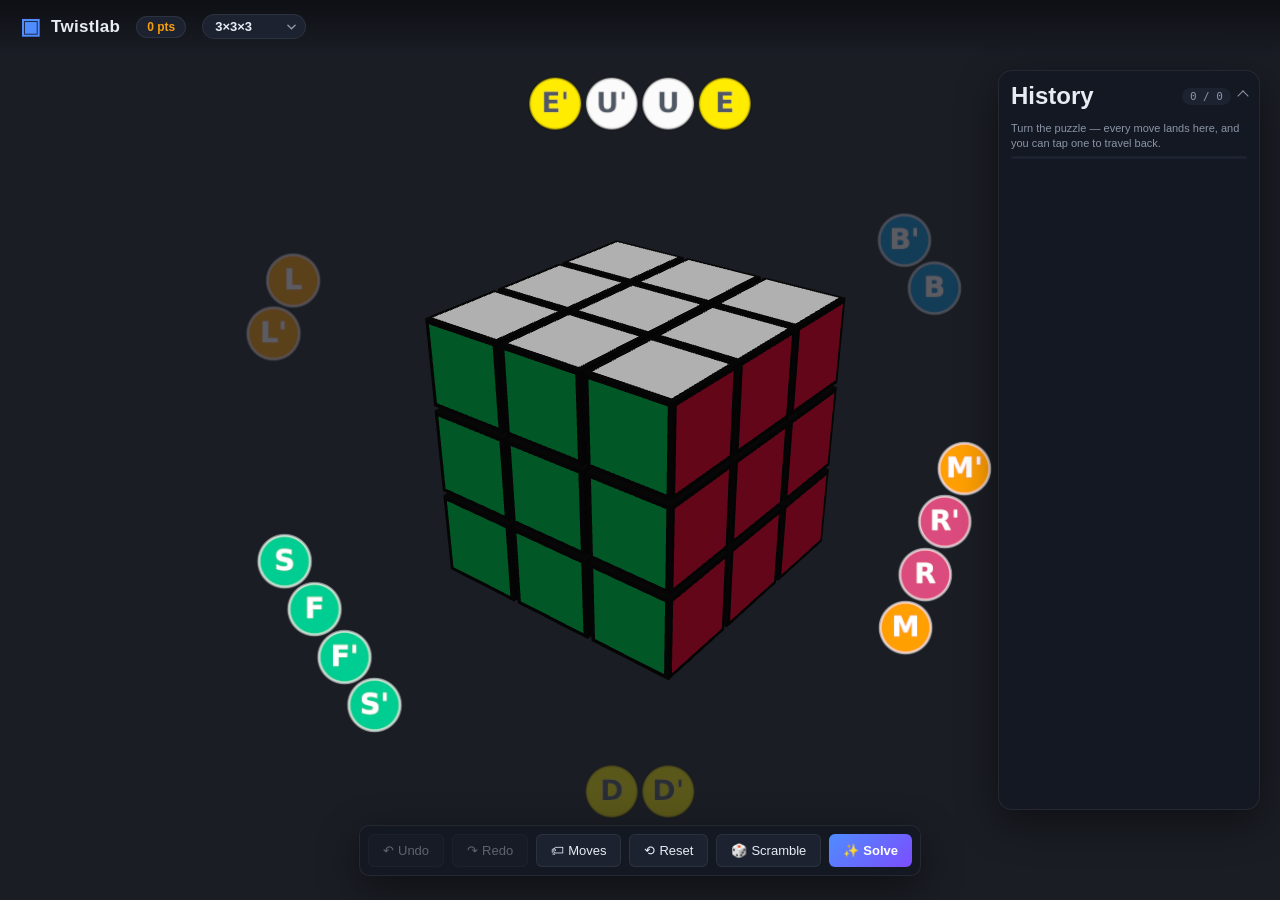
==== index.html @ d4cb61f2 "Publicar 91fa6bf (main)" ====
<!DOCTYPE html>
<html lang="en">
<head>
    <meta charset="UTF-8" />
    <meta name="viewport" content="width=device-width, initial-scale=1.0, user-scalable=no" />
    <title>Twistlab — Rubik's Cube and 7 more twisty puzzles, in your browser</title>
    <meta name="description" content="Twist a 3×3×3, a 4×4×4, a Pyraminx, a Megaminx and more in 3D. Step-by-step guides, and a solver that walks the 3×3×3 home move by move." />
    <link rel="stylesheet" href="styles.css?v=daeb825d" />
    <link rel="icon" href="favicon.svg" type="image/svg+xml" />

    <!-- Tarjeta al compartir el enlace. `og:url` y `og:image` tienen que ser
         absolutas: los rastreadores no resuelven rutas relativas. Cambia el
         dominio si lo publicas en otro sitio. -->
    <meta property="og:type" content="website" />
    <meta property="og:title" content="Twistlab — Rubik's Cube and 7 more twisty puzzles" />
    <meta property="og:description" content="Eight twisty puzzles in 3D, with solving guides and a 3×3×3 solver. No install, runs in the browser." />
    <meta property="og:url" content="https://cristiancerda82.github.io/twistlab/" />
    <meta property="og:image" content="https://cristiancerda82.github.io/twistlab/og-image.png" />
    <meta name="twitter:card" content="summary_large_image" />

    <!-- SDK de YouTube Playables. TIENE que cargarse antes que el código del
         juego: lo exige su documentación, y el bundle va al final del body,
         así que el orden sale solo.

         Va entre marcas porque `npm run build` LO QUITA: es una petición
         externa y bloqueante a youtube.com, y el sitio público no tiene por
         qué esperar a otro servidor para arrancar — es justo lo que quitamos
         al traernos Three.js al repositorio. Solo `npm run build:playables`
         lo conserva. -->
</head>
<body>
    <!-- Canvas 3D a pantalla completa -->
    <canvas id="cube-canvas" aria-label="3D puzzle"></canvas>

    <!-- Cabecera: título + selector de puzzle -->
    <header class="topbar">
        <div class="brand">
            <span class="logo">▣</span>
            <span class="title">Twistlab</span>
            <!-- Puntos por puzzles resueltos a mano. Estaba solo en un mensaje
                 que duraba dos segundos: nadie se enteraba de que existían. -->
            <span class="score" id="score" title="Points you earned yourself, turn by turn">0 pts</span>
            <!-- El selector de puzzle, al lado de los puntos. Fue una botonera
                 de ocho, y en el movil se llevaba una fila entera de la
                 cabecera: treinta pixeles de alto que ahora son del puzzle.
                 Una lista desplegable dice lo mismo en el sitio de un boton. -->
            <select id="puzzle-select" class="puzzle-select" data-always-on="true"
                    aria-label="Puzzle type" title="Choose the puzzle">
                <option value="cuboid221">2×2×1</option>
                <option value="cube2">2×2×2</option>
                <option value="cuboid331">3×3×1</option>
                <option value="cube3">3×3×3</option>
                <option value="cube4">4×4×4</option>
                <option value="cube5">5×5×5</option>
                <option value="pyraminx">Pyraminx</option>
                <option value="megaminx">Megaminx</option>
            </select>
            <!-- El cronometro mientras se resuelve, y las marcas del puzzle
                 cuando no: mejor tiempo y media de 5, como en cualquier
                 cronometro de cubos. -->
            <span class="stats" id="stats" hidden></span>
        </div>
    </header>




    <!-- Acciones globales (esquina inferior centro) -->
    <div class="actions" role="toolbar" aria-label="Actions">
        <button id="btn-undo"     class="action-btn" title="Undo (Ctrl+Z)"><span class="ico" aria-hidden="true">↶</span><span class="lbl">Undo</span></button>
        <button id="btn-redo"     class="action-btn" title="Redo (Ctrl+Y)"><span class="ico" aria-hidden="true">↷</span><span class="lbl">Redo</span></button>
        <button id="btn-labels"   class="action-btn" title="Show or hide the floating move buttons" aria-pressed="true"><span class="ico" aria-hidden="true">🏷</span><span class="lbl">Moves</span></button>
        <button id="btn-reset"    class="action-btn" title="Back to a solved puzzle"><span class="ico" aria-hidden="true">⟲</span><span class="lbl">Reset</span></button>
        <button id="btn-shuffle"  class="action-btn" title="Scramble the puzzle"><span class="ico" aria-hidden="true">🎲</span><span class="lbl">Scramble</span></button>
        <button id="btn-solve"    class="action-btn primary" title="Solve the puzzle"><span class="ico" aria-hidden="true">✨</span><span class="lbl">Solve</span></button>
    </div>

    <!-- Historial. En escritorio es un panel a la derecha; en el móvil, una
         tira que se desliza por encima de la barra de acciones. El mismo
         marcado para los dos: lo que cambia es el CSS. -->
    <aside class="history-panel" id="history-panel" aria-label="Move history">
        <button class="history-header" id="history-toggle" data-always-on="true"
                aria-expanded="true" aria-controls="history-body"
                title="Show / hide the move history">
            <h2 class="panel-title">History</h2>
            <span id="history-count" class="history-count">0 / 0</span>
            <span class="history-chevron" aria-hidden="true"></span>
        </button>
        <div class="history-body" id="history-body">
            <div class="history-progress" aria-hidden="true">
                <div class="history-progress-fill" id="history-progress"></div>
            </div>
            <div id="history-list" class="history-list" role="list"></div>
            <p class="history-empty" id="history-empty">
                Turn the puzzle — every move lands here, and you can tap one to travel back.
            </p>
        </div>
    </aside>

    <!-- Mensaje flotante (estado / errores) -->
    <div id="status" class="status" role="status" aria-live="polite"></div>

    <!-- Confirmación. Propia y no `window.confirm`: ese bloquea el hilo de la
         página, y dentro de YouTube Playables o Playgama el juego vive en un
         iframe donde un diálogo del navegador queda feo o directamente no
         sale. Arranca oculto y solo se enseña cuando hay algo que confirmar. -->
    <div id="confirm" class="confirm" hidden>
        <div class="confirm-box" role="alertdialog" aria-modal="true"
             aria-labelledby="confirm-text">
            <p class="confirm-text" id="confirm-text"></p>
            <div class="confirm-actions">
                <button id="confirm-no"  class="action-btn" data-always-on="true">Cancel</button>
                <button id="confirm-yes" class="action-btn primary" data-always-on="true">Reset</button>
            </div>
        </div>
    </div>

    <!-- Punto de entrada como módulo ES6 -->
    <script type="module" src="app.R4BGEMHS.js"></script>
</body>
</html>
---- styles.css ----
/* =============================================================
   Twistlab — Estilos globales (Fase 2 · motor multipuzzle)
   Tema oscuro moderno, paneles translúcidos, controles compactos.
   ============================================================= */

:root {
    --bg-0: #0f1115;
    --bg-1: #161922;
    --bg-2: #1d2230;
    --panel: rgba(20, 24, 34, 0.78);
    --panel-border: rgba(255, 255, 255, 0.07);
    --text: #e8ecf3;
    --text-dim: #8b95a8;
    --accent: #4f8cff;
    --accent-hover: #6aa1ff;
    --success: #34d399;
    --warning: #f59e0b;
    --danger: #ef4444;

    --cube-U: #f5f5f5;
    --cube-D: #ffd500;
    --cube-F: #009b48;
    --cube-B: #0046ad;
    --cube-R: #b71234;
    --cube-L: #ff5800;

    --radius-sm: 6px;
    --radius-md: 10px;
    --radius-lg: 14px;

    --shadow-md: 0 6px 24px rgba(0, 0, 0, 0.35);
    --shadow-lg: 0 12px 40px rgba(0, 0, 0, 0.45);
}

* { box-sizing: border-box; }

html, body {
    margin: 0;
    padding: 0;
    height: 100%;
    width: 100%;
    overflow: hidden;
    font-family: -apple-system, BlinkMacSystemFont, "Segoe UI", Roboto,
                 "Helvetica Neue", Arial, sans-serif;
    color: var(--text);
    background: radial-gradient(ellipse at top, #1c2231 0%, #0b0d12 70%);
    user-select: none;
    -webkit-tap-highlight-color: transparent;
}

body {
    position: relative;
}

/* Canvas 3D: capa base */
#cube-canvas {
    position: fixed;
    inset: 0;
    width: 100%;
    height: 100%;
    display: block;
    z-index: 0;
    cursor: grab;
}
#cube-canvas:active { cursor: grabbing; }

/* =============================================================
   Topbar (título + selector de dimensión)
   ============================================================= */
.topbar {
    position: fixed;
    top: 0; left: 0; right: 0;
    z-index: 10;
    display: flex;
    align-items: center;
    justify-content: space-between;
    padding: 14px 20px;
    background: linear-gradient(to bottom, rgba(11, 13, 18, 0.85), transparent);
    pointer-events: none;
}
.topbar > * { pointer-events: auto; }

.brand {
    display: flex;
    align-items: center;
    gap: 10px;
    font-weight: 600;
}
.brand .logo {
    color: var(--accent);
    font-size: 22px;
    line-height: 1;
}
.brand .title { font-size: 17px; letter-spacing: 0.3px; }
.score {
    font-size: 12px;
    font-weight: 600;
    color: var(--warning);
    background: var(--bg-2);
    border: 1px solid var(--panel-border);
    border-radius: 999px;
    padding: 3px 10px;
    margin-left: 6px;
    font-variant-numeric: tabular-nums;
}

/* El cronómetro y las marcas, al lado de los puntos. Cifras tabulares para que
   no bailen: un reloj que cambia de ancho diez veces por segundo se lee fatal. */
.stats {
    font-size: 11px;
    font-weight: 600;
    color: var(--text-dim);
    background: var(--bg-2);
    border: 1px solid var(--panel-border);
    border-radius: 999px;
    padding: 3px 9px;
    margin-left: 5px;
    font-variant-numeric: tabular-nums;
    white-space: nowrap;
}
.stats.running { color: var(--text); border-color: var(--accent); }

/* El aviso de los puntos que acaba de sumar un movimiento. Dura lo que dura la
   animación y se va: es una palmadita, no información que haya que leer. */
.score.gained {
    animation: score-pop 420ms ease-out;
}
@keyframes score-pop {
    0%   { transform: scale(1);    box-shadow: 0 0 0 0 rgba(240, 180, 41, 0.55); }
    35%  { transform: scale(1.14); box-shadow: 0 0 0 6px rgba(240, 180, 41, 0); }
    100% { transform: scale(1);    box-shadow: 0 0 0 0 rgba(240, 180, 41, 0); }
}

/* Un botón que enciende y apaga algo dice en qué estado está, no qué hará.
   `aria-pressed` es lo que ya lo cuenta al lector de pantalla, así que el
   color sale de ahí mismo: no hay dos verdades que mantener a la vez. */
.action-btn[aria-pressed="false"] {
    opacity: 0.55;
    text-decoration: line-through;
    text-decoration-thickness: 1px;
}

.brand .version {
    font-size: 11px;
    color: var(--text-dim);
    background: var(--bg-2);
    border: 1px solid var(--panel-border);
    border-radius: 999px;
    padding: 2px 8px;
    margin-left: 4px;
}

/* El selector de puzzle: una lista desplegable al lado de los puntos.

   La flecha va pintada de fondo con un SVG en línea —nada de una imagen que
   pedir al servidor— porque quitarle a un `select` su apariencia nativa
   (`appearance: none`) le quita también la flecha, y sin ella no parece
   desplegable. `padding-right` le deja el sitio. */
.puzzle-select {
    appearance: none;
    -webkit-appearance: none;
    background-color: var(--bg-2);
    background-image: url("data:image/svg+xml;charset=utf8,%3Csvg xmlns='http://www.w3.org/2000/svg' viewBox='0 0 10 6'%3E%3Cpath d='M1 1l4 4 4-4' fill='none' stroke='%238b95a8' stroke-width='1.6' stroke-linecap='round'/%3E%3C/svg%3E");
    background-repeat: no-repeat;
    background-position: right 9px center;
    background-size: 9px 6px;
    border: 1px solid var(--panel-border);
    border-radius: 999px;
    color: var(--text);
    font: inherit;
    font-size: 13px;
    font-weight: 600;
    padding: 4px 26px 4px 12px;
    margin-left: 6px;
    cursor: pointer;
    max-width: 42vw;
    text-overflow: ellipsis;
}
.puzzle-select:hover { border-color: rgba(255, 255, 255, 0.18); }
.puzzle-select:focus-visible { outline: 2px solid var(--accent); outline-offset: 1px; }
/* La lista desplegada la pinta el sistema, y ahí el fondo NO se hereda: sin
   esto, en Windows salen opciones blancas sobre blanco. */
.puzzle-select option { background: var(--bg-1); color: var(--text); }

/* =============================================================
   Acciones globales (barra inferior central)
   ============================================================= */
.actions {
    position: fixed;
    bottom: 24px;
    left: 50%;
    transform: translateX(-50%);
    z-index: 10;
    display: flex;
    gap: 8px;
    background: var(--panel);
    border: 1px solid var(--panel-border);
    border-radius: var(--radius-md);
    padding: 8px;
    backdrop-filter: blur(10px);
    -webkit-backdrop-filter: blur(10px);
    box-shadow: var(--shadow-lg);
}

.action-btn {
    background: var(--bg-2);
    border: 1px solid var(--panel-border);
    color: var(--text);
    border-radius: var(--radius-sm);
    padding: 8px 14px;
    cursor: pointer;
    font-size: 13px;
    font-weight: 500;
    transition: all 0.12s ease;
    white-space: nowrap;
}
.action-btn:hover:not(:disabled) {
    background: #2a3142;
    border-color: rgba(255, 255, 255, 0.15);
    transform: translateY(-1px);
}
.action-btn .ico { margin-right: 4px; }

.action-btn:disabled {
    opacity: 0.35;
    cursor: not-allowed;
}
.action-btn.primary {
    background: linear-gradient(135deg, var(--accent), #7c4dff);
    color: #fff;
    border: none;
    font-weight: 600;
}
.action-btn.primary:hover:not(:disabled) {
    filter: brightness(1.1);
}

/* =============================================================
   Panel de historial (esquina derecha)
   ============================================================= */
.history-panel {
    position: fixed;
    top: 70px;
    right: 20px;
    bottom: 90px;
    width: 262px;
    z-index: 10;
    background: var(--panel);
    border: 1px solid var(--panel-border);
    border-radius: var(--radius-lg);
    backdrop-filter: blur(10px);
    -webkit-backdrop-filter: blur(10px);
    box-shadow: var(--shadow-lg);
    display: flex;
    flex-direction: column;
    overflow: hidden;
}

/* La cabecera es el botón que pliega el panel: toda ella, no un icono
   diminuto al que hay que apuntar. */
.history-header {
    display: flex;
    align-items: center;
    gap: 8px;
    width: 100%;
    padding: 11px 12px;
    background: transparent;
    border: 0;
    color: inherit;
    font: inherit;
    text-align: left;
    cursor: pointer;
}
.history-header:hover { background: rgba(255, 255, 255, 0.04); }
.history-header .panel-title { flex: 1; margin: 0; }

.history-count {
    font-size: 11px;
    font-family: "SF Mono", Menlo, Consolas, monospace;
    color: var(--text-dim);
    background: var(--bg-2);
    padding: 2px 8px;
    border-radius: 999px;
    white-space: nowrap;
}

.history-chevron {
    width: 8px;
    height: 8px;
    border-right: 1.5px solid var(--text-dim);
    border-bottom: 1.5px solid var(--text-dim);
    transform: rotate(-135deg);      /* apunta arriba: se puede plegar */
    transition: transform 0.18s ease;
}
.history-header[aria-expanded="false"] .history-chevron { transform: rotate(45deg); }

.history-body {
    display: flex;
    flex-direction: column;
    min-height: 0;                   /* sin esto la lista no encoge y desborda */
    flex: 1;
    padding: 0 12px 12px;
}
.history-header[aria-expanded="false"] + .history-body { display: none; }

/* Plegado, el panel se queda en su cabecera. En escritorio está anclado
   arriba y abajo, así que hay que soltarle el anclaje de abajo o deja un
   hueco vacío del alto de la pantalla. */
.history-panel[data-collapsed="true"] { bottom: auto; }

/* Cuánto se ha recorrido de lo que hay guardado. Con una solución de
   doscientos y pico movimientos, el contador solo no dice nada: esta barra sí
   enseña de un vistazo por dónde va. */
.history-progress {
    height: 3px;
    border-radius: 2px;
    background: var(--bg-2);
    overflow: hidden;
    margin-bottom: 10px;
}
.history-progress-fill {
    height: 100%;
    width: 0;
    border-radius: 2px;
    background: linear-gradient(90deg, var(--accent), var(--success, #43d19e));
    transition: width 0.18s ease;
}

.history-list {
    flex: 1;
    min-height: 0;
    overflow-y: auto;
    display: flex;
    flex-wrap: wrap;
    gap: 4px;
    align-content: flex-start;
    /* Aire arriba y a la derecha para el número de etapa, que sobresale de su
       ficha: con la lista recortando, se quedaba a medias. */
    padding: 6px 6px 0 0;
    scrollbar-width: thin;
    scrollbar-color: var(--bg-2) transparent;
}
.history-list::-webkit-scrollbar { width: 6px; }
.history-list::-webkit-scrollbar-thumb {
    background: var(--bg-2);
    border-radius: 3px;
}

.history-empty {
    /* Arriba del todo, no debajo de la lista: la lista se estira para ocupar
       el panel, así que el mensaje acababa pegado al borde inferior, a medio
       metro de donde mira quien acaba de abrir la app. Va con `order` y no
       moviéndolo en el HTML para no perder el selector de hermanos que lo
       esconde en cuanto hay movimientos. */
    order: -1;
    font-size: 11px;
    line-height: 1.4;
    color: var(--text-dim);
    margin: 0 0 4px;
}
.history-list:not(:empty) + .history-empty { display: none; }

.history-item {
    font-family: "SF Mono", "Cascadia Code", Menlo, Consolas, monospace;
    font-size: 12px;
    font-weight: 600;
    min-width: 34px;
    padding: 4px 8px;
    border: 1px solid transparent;
    background: var(--bg-2);
    color: var(--text);
    border-radius: 6px;
    cursor: pointer;
    transition: background 0.1s ease, color 0.1s ease, border-color 0.1s ease;
}
/* El primer movimiento de cada etapa de la solución.

   Lleva su número en una esquina y un filo a la izquierda, que es lo que hace
   que se vea la estructura de un vistazo: en una tira de trescientos
   movimientos iguales, los cortes son la única forma de saber por dónde va el
   método sin ponerse a contar. El número va en un pseudo-elemento y sale de
   `data-stage`, así que el rótulo y el dato son el mismo sitio. */
.history-item.stage-start {
    position: relative;
    border-left: 3px solid var(--accent);
    padding-left: 7px;
}
.history-item.stage-start::after {
    content: attr(data-stage);
    position: absolute;
    top: -5px;
    right: -4px;
    min-width: 13px;
    height: 13px;
    padding: 0 2px;
    border-radius: 999px;
    background: var(--accent);
    color: #fff;
    font-size: 9px;
    line-height: 13px;
    text-align: center;
    font-family: inherit;
}
/* Los que aún no se han pasado, con el filo apagado: el historial ya distingue
   hecho de pendiente, y la etapa no debe deshacer esa distinción. */
.history-item.stage-start.undone { border-left-color: var(--panel-border); }
.history-item.stage-start.undone::after { background: var(--text-dim); }

.history-item:hover {
    background: #2a3142;
    border-color: rgba(255, 255, 255, 0.18);
}

/* Tres estados, y cada uno se lee sin tener que aprenderse un código:
   lo ya hecho va sólido, lo que espera va apagado, y el punto donde estás
   lleva el color de acento. */
.history-item.done   { background: rgba(79, 140, 255, 0.14); color: var(--text); }
.history-item.undone { background: transparent; color: var(--text-dim); opacity: 0.55; }
.history-item.current {
    background: var(--accent);
    color: #fff;
    border-color: var(--accent);
}
.history-item.last-applied {
    box-shadow: 0 0 0 2px rgba(79, 140, 255, 0.35);
}

/* El que TOCA, mientras se sigue una solución. Es el único de la tira que no
   está ni hecho ni pendiente sin más: es el que hay que girar ahora, y por eso
   se sale del código de tres estados con un color propio. */
.history-item.next {
    background: rgba(245, 158, 11, 0.16);
    border-color: var(--warning);
    color: var(--text);
    opacity: 1;
    animation: next-move 1.4s ease-in-out infinite;
}
@keyframes next-move {
    0%, 100% { box-shadow: 0 0 0 0 rgba(245, 158, 11, 0.5); }
    50%      { box-shadow: 0 0 0 5px rgba(245, 158, 11, 0); }
}
@media (prefers-reduced-motion: reduce) {
    .history-item.next { animation: none; box-shadow: 0 0 0 2px rgba(245, 158, 11, 0.6); }
}

/* =============================================================
   Mensaje flotante (status)
   ============================================================= */
.status {
    position: fixed;
    top: 70px;
    left: 50%;
    transform: translateX(-50%) translateY(-10px);
    z-index: 20;
    background: var(--bg-2);
    border: 1px solid var(--panel-border);
    color: var(--text);
    padding: 10px 16px;
    border-radius: var(--radius-md);
    font-size: 13px;
    box-shadow: var(--shadow-md);
    opacity: 0;
    pointer-events: none;
    transition: opacity 0.25s ease, transform 0.25s ease;
}
.status.visible {
    opacity: 1;
    transform: translateX(-50%) translateY(0);
}

/* Mientras se está buscando una solución. El borde late despacio: es la única
   señal de que algo corre cuando el puzzle lleva medio minuto quieto y el
   texto no cambia. Con `prefers-reduced-motion` se queda encendido y quieto,
   que dice lo mismo sin moverse. */
.status.working {
    border-color: var(--accent);
    animation: status-pulse 1.6s ease-in-out infinite;
}
@keyframes status-pulse {
    0%, 100% { box-shadow: var(--shadow-md), 0 0 0 0 rgba(124, 77, 255, 0.45); }
    50%      { box-shadow: var(--shadow-md), 0 0 0 7px rgba(124, 77, 255, 0); }
}
@media (prefers-reduced-motion: reduce) {
    .status.working { animation: none; }
}

/* =============================================================
   Confirmación

   Tapa la pantalla entera a propósito: lo que pregunta es destructivo y no
   debe poder contestarse sin querer con un toque en el cubo de detrás.
   ============================================================= */
.confirm {
    position: fixed;
    inset: 0;
    z-index: 40;
    display: flex;
    align-items: center;
    justify-content: center;
    padding: 20px;
    background: rgba(8, 10, 14, 0.62);
    backdrop-filter: blur(2px);
    -webkit-backdrop-filter: blur(2px);
}
.confirm[hidden] { display: none; }

.confirm-box {
    max-width: 340px;
    background: var(--bg-1);
    border: 1px solid var(--panel-border);
    border-radius: var(--radius-lg);
    box-shadow: var(--shadow-lg);
    padding: 18px;
}
.confirm-text {
    margin: 0 0 14px;
    font-size: 13px;
    line-height: 1.5;
    color: var(--text);
}
.confirm-actions {
    display: flex;
    gap: 8px;
    justify-content: flex-end;
}

/* =============================================================
   Responsive (móvil)

   En un teléfono el panel de la derecha se comía la pantalla y el cubo
   quedaba detrás: no se veía lo único que importa. Aquí el historial deja de
   flotar por el lado y se convierte en una TIRA sobre la barra de acciones —
   una sola fila que se desliza en horizontal—, así que se puede ir paso a
   paso mirando el puzzle, que es para lo que sirve.

   Y se puede plegar: la cabecera entera es el botón. Plegado deja el cubo
   entero a la vista y sigue enseñando el contador.

   La condición NO es solo el ancho. Un móvil en horizontal mide 812 px de
   ancho y 375 de alto: por ancho entraba en el diseño de escritorio, y ahí el
   panel quedaba en una tira de 28 px. De ahí el `max-height`.
   ============================================================= */
@media (max-width: 768px), (max-height: 500px) {
    :root {
        --bar-actions: 46px;    /* alto de la barra de acciones */
    }

    .brand .title { font-size: 14px; }

    /* Una sola fila. El selector era una botonera de ocho y se llevaba una
       fila entera para él solo; en desplegable cabe al lado de los puntos, y
       la cabecera vuelve a medir lo que mide su texto. */
    .topbar {
        flex-wrap: nowrap;
        gap: 6px;
        padding: 10px 12px;
    }
    .brand { flex: 1 1 auto; min-width: 0; flex-wrap: wrap; }
    .puzzle-select { font-size: 12px; padding: 4px 24px 4px 10px; }

    /* Seis botones no caben de ancho en un movil, y como la barra va centrada
       con translateX(-50%) lo que sobra se corta por LOS DOS LADOS: se pierde
       Undo por la izquierda y Solve por la derecha, que son justo los que se
       buscan. Se limita al ancho de la pantalla y se desliza en horizontal,
       igual que el selector de puzzles.

       El `env(safe-area-inset-bottom)` es para los moviles con barra de gestos:
       sin el, la fila se queda debajo de la raya del sistema y el ultimo boton
       no se deja pulsar. */
    /* La barra ocupa el ancho de la pantalla y los botones se lo reparten a
       partes iguales. Centrada y del ancho de su contenido dejaba margenes
       desiguales y obligaba a deslizar para llegar a Solve; asi cada boton cae
       siempre en el mismo sitio, que es lo que el pulgar aprende.

       El `env(safe-area-inset-bottom)` es para los moviles con barra de gestos:
       sin el, la fila se queda debajo de la raya del sistema y el ultimo boton
       no se deja pulsar. */
    .actions {
        left: 6px;
        right: 6px;
        transform: none;
        max-width: none;
        bottom: calc(8px + env(safe-area-inset-bottom, 0px));
        gap: 4px;
        padding: 5px;
    }

    /* `min-width: 0` no es adorno: sin el, un boton nunca encoge por debajo de
       su texto y el reparto se rompe justo en el mas largo (Scramble). */
    .action-btn {
        flex: 1 1 0;
        min-width: 0;
        padding: 8px 4px;
        font-size: 11px;
        white-space: nowrap;
        justify-content: center;
    }

    /* En el movil el panel es una tira sobre la barra de acciones: sin anclaje
       arriba, para que crezca hacia arriba solo lo que necesite. Se le pone
       tope de alto porque sin el, en un movil apaisado, una sesion larga tapaba
       el puzzle entero. */
    .history-panel {
        top: auto;
        left: 6px;
        right: 6px;
        width: auto;
        bottom: calc(12px + var(--bar-actions) + env(safe-area-inset-bottom, 0px));
        max-height: 40vh;
        z-index: 10;
    }

    /* Plegado se queda DONDE ESTABA, no se va arriba.

       La regla de escritorio le quita el anclaje de abajo al plegarse, porque
       alli esta anclado arriba y abajo a la vez y si no dejaria un hueco vacio
       del alto de la pantalla. Pero aqui arriba no esta anclado: sin `bottom`
       se quedaba sin ninguna referencia y caia a la posicion estatica, que es
       lo alto del documento — encima del selector de puzzles, tapandolo. Se le
       devuelve el anclaje de abajo, que es el unico que tiene sentido en una
       tira que vive sobre la barra de acciones. */
    .history-panel[data-collapsed="true"] {
        top: auto;
        bottom: calc(12px + var(--bar-actions) + env(safe-area-inset-bottom, 0px));
    }

    .history-header { padding: 8px 10px; }
    .history-body   { padding: 0 10px 10px; min-height: 0; overflow: hidden; }

    /* Una sola fila: los movimientos se van hacia la derecha y la tira
       arrastra hasta el que toca. En vertical ocupaba media pantalla. */
    .history-list {
        flex-wrap: nowrap;
        overflow-x: auto;
        /* `overflow-y: hidden` recortaría el número de etapa, que asoma por
           arriba de su ficha. Con `visible` no se puede: el navegador obliga a
           que un eje con scroll tenga el otro recortado, así que se le da aire
           por arriba y se recorta más allá. */
        overflow-y: hidden;
        padding: 8px 0 2px;
        -webkit-overflow-scrolling: touch;
    }
    .history-item { flex: 0 0 auto; padding: 6px 10px; font-size: 13px; }
    .history-empty { font-size: 10px; }
}

/* Moviles estrechos (iPhone SE y compania): con seis botones ni deslizando se
   ven todos de un vistazo, asi que se aprieta un poco mas.
   Va AL FINAL a proposito: entre dos medias que empatan en especificidad manda
   la ultima del fichero, y esta tiene que poder pisar a la de 768px. Puesta
   antes, no hacia absolutamente nada. */
@media (max-width: 400px) {
    .actions    { gap: 2px; padding: 4px; }
    .action-btn { padding: 8px 2px; font-size: 10px; }
    /* El nombre de la app se cae antes que el selector: quien mira ahí quiere
       saber en qué puzzle está, no cómo se llama el juego. */
    .brand .title { display: none; }
}

/* Y en las pantallas de verdad estrechas, fuera los emoji. Son adorno: quien
   mira la barra busca «Solve», no una varita. Cada uno ocupa unos trece
   pixeles con su espacio, y seis emoji son justo los cuarenta que sobraban en
   un movil de 320. Al reves -guardar el icono y quitar la palabra- se ahorra
   mas, pero nadie sabe que hace una etiqueta ni una varita magica. */
@media (max-width: 480px) {
    .action-btn .ico { display: none; }
    .action-btn .lbl { margin: 0; }
}
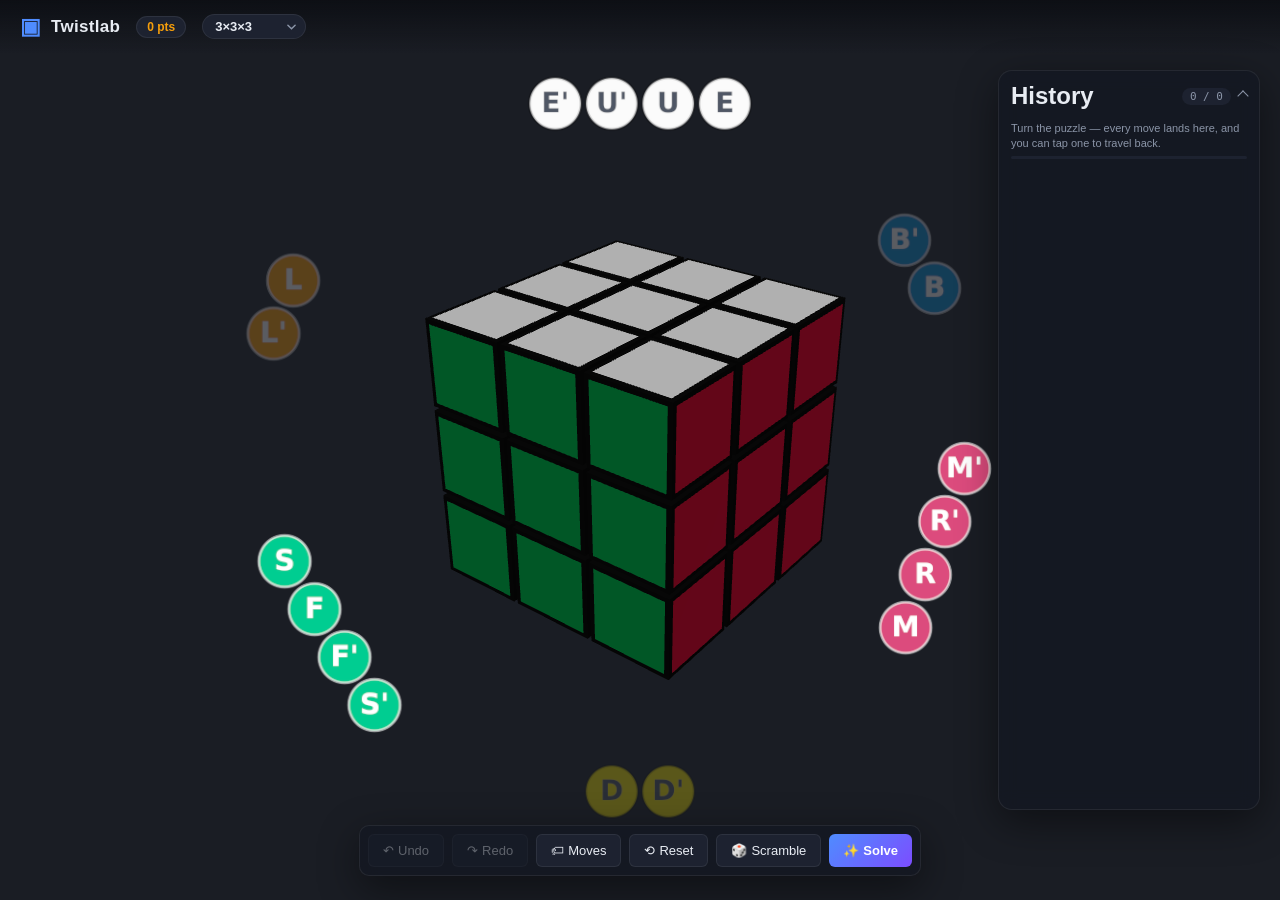
==== commit fd827137: "Publicar 6739c26 (main)" ====
--- a/index.html
+++ b/index.html
@@ -116,6 +116,6 @@
     </div>
 
     <!-- Punto de entrada como módulo ES6 -->
-    <script type="module" src="app.R4BGEMHS.js"></script>
+    <script type="module" src="app.6JWHTMX3.js"></script>
 </body>
 </html>
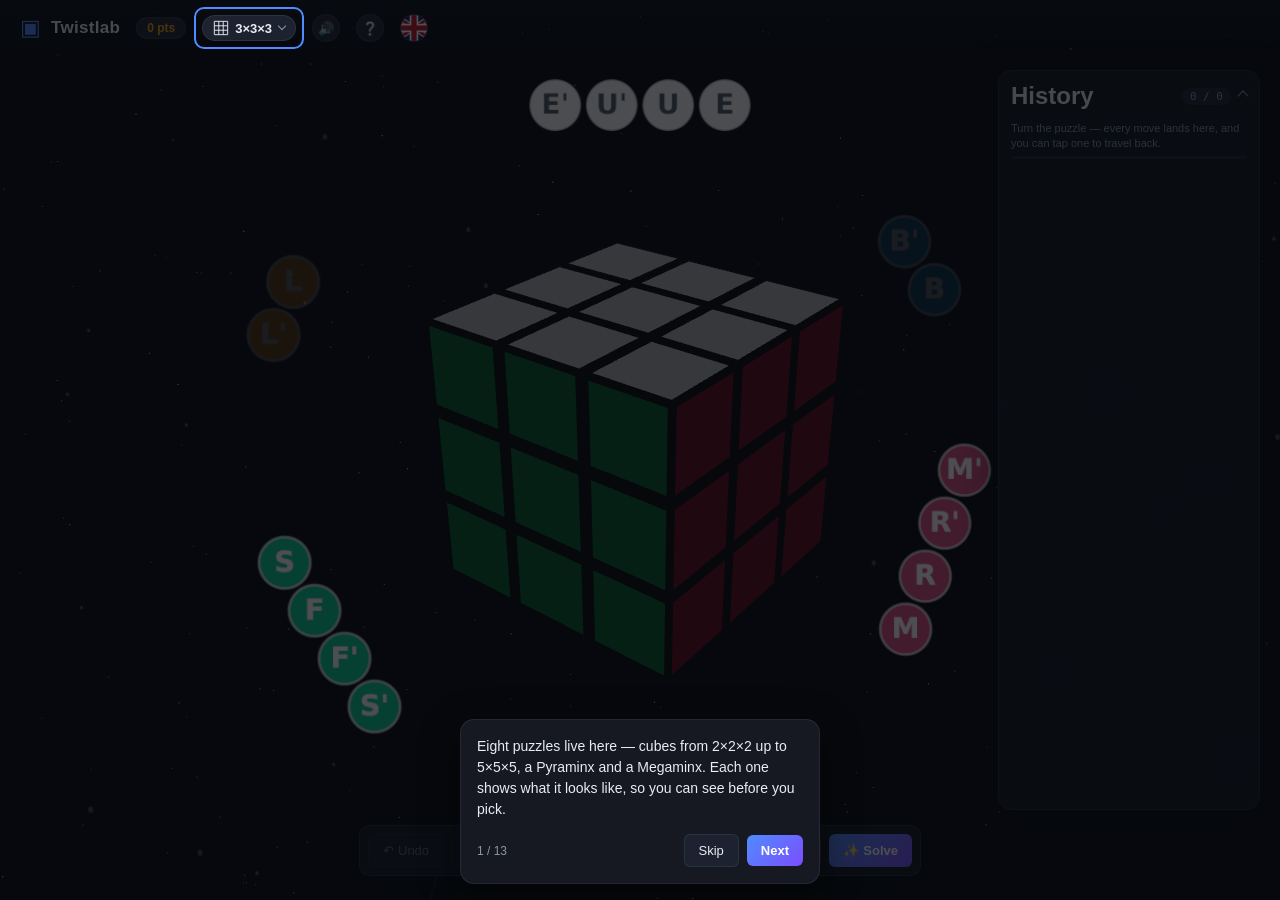
==== commit fc3a2c89: "Publicar 175d9cf (main)" ====
--- a/index.html
+++ b/index.html
@@ -3,9 +3,9 @@
 <head>
     <meta charset="UTF-8" />
     <meta name="viewport" content="width=device-width, initial-scale=1.0, user-scalable=no" />
-    <title>Twistlab — Rubik's Cube and 7 more twisty puzzles, in your browser</title>
-    <meta name="description" content="Twist a 3×3×3, a 4×4×4, a Pyraminx, a Megaminx and more in 3D. Step-by-step guides, and a solver that walks the 3×3×3 home move by move." />
-    <link rel="stylesheet" href="styles.css?v=daeb825d" />
+    <title>Twistlab — Rubik's Cube and more twisty puzzles</title>
+    <meta name="description" content="Twist a 3×3×3, a 4×4×4, a Pyraminx, a Megaminx and more in 3D. Drag a sticker to turn a layer, and let the solver walk the puzzle home move by move." />
+    <link rel="stylesheet" href="styles.css?v=d647fc55" />
     <link rel="icon" href="favicon.svg" type="image/svg+xml" />
 
     <!-- Tarjeta al compartir el enlace. `og:url` y `og:image` tienen que ser
@@ -13,7 +13,7 @@
          dominio si lo publicas en otro sitio. -->
     <meta property="og:type" content="website" />
     <meta property="og:title" content="Twistlab — Rubik's Cube and 7 more twisty puzzles" />
-    <meta property="og:description" content="Eight twisty puzzles in 3D, with solving guides and a 3×3×3 solver. No install, runs in the browser." />
+    <meta property="og:description" content="Eight twisty puzzles in 3D, with solvers that walk each one home move by move. No install, runs in the browser." />
     <meta property="og:url" content="https://cristiancerda82.github.io/twistlab/" />
     <meta property="og:image" content="https://cristiancerda82.github.io/twistlab/og-image.png" />
     <meta name="twitter:card" content="summary_large_image" />
@@ -30,31 +30,96 @@
 </head>
 <body>
     <!-- Canvas 3D a pantalla completa -->
-    <canvas id="cube-canvas" aria-label="3D puzzle"></canvas>
+    <canvas id="cube-canvas" aria-label="3D puzzle" data-t-aria="canvas.aria"></canvas>
 
     <!-- Cabecera: título + selector de puzzle -->
     <header class="topbar">
         <div class="brand">
-            <span class="logo">▣</span>
+            <!-- El logo no es adorno: devuelve el puzzle a su tamaño y a su
+                 postura de partida. Es un `button` y no un `span` con un
+                 manejador encima porque un span no recibe foco, no responde al
+                 teclado y un lector de pantalla no lo anuncia como pulsable.
+
+                 A la vista es el mismo cuadrado de siempre, en el mismo sitio y
+                 del mismo color: la cabecera ya va apretada y no necesita
+                 parecer que tiene un control más. -->
+            <button id="btn-encuadrar" class="logo" data-always-on="true"
+                    data-t-title="encuadrar.title" title="Fit the puzzle back on screen">
+                <span aria-hidden="true">▣</span>
+                <span class="sr-only" data-t="encuadrar.sr">Fit the puzzle on screen</span>
+            </button>
             <span class="title">Twistlab</span>
             <!-- Puntos por puzzles resueltos a mano. Estaba solo en un mensaje
                  que duraba dos segundos: nadie se enteraba de que existían. -->
-            <span class="score" id="score" title="Points you earned yourself, turn by turn">0 pts</span>
+            <span class="score" id="score" data-t-title="puntos.title"
+                  title="Points you earned yourself, turn by turn">0 pts</span>
             <!-- El selector de puzzle, al lado de los puntos. Fue una botonera
                  de ocho, y en el movil se llevaba una fila entera de la
                  cabecera: treinta pixeles de alto que ahora son del puzzle.
                  Una lista desplegable dice lo mismo en el sitio de un boton. -->
-            <select id="puzzle-select" class="puzzle-select" data-always-on="true"
-                    aria-label="Puzzle type" title="Choose the puzzle">
-                <option value="cuboid221">2×2×1</option>
-                <option value="cube2">2×2×2</option>
-                <option value="cuboid331">3×3×1</option>
-                <option value="cube3">3×3×3</option>
-                <option value="cube4">4×4×4</option>
-                <option value="cube5">5×5×5</option>
-                <option value="pyraminx">Pyraminx</option>
-                <option value="megaminx">Megaminx</option>
-            </select>
+            <!-- El selector de puzzle. Fue una botonera de ocho, luego una
+                 lista del sistema, y ahora un menú propio — por una razón
+                 concreta: **un `select` no puede llevar imágenes dentro de sus
+                 opciones en ningún navegador**, y sin imagen «Megaminx» no le
+                 dice nada a quien no lo conoce.
+
+                 Lo que se pierde es el selector nativo de Android, que en un
+                 móvil es cómodo. Se acepta a cambio de poder ver cuál es cada
+                 uno antes de elegirlo, que con una partida empezada cuesta un
+                 diálogo de confirmación.
+
+                 Las opciones las monta `main.js` desde la lista de puzzles:
+                 escribirlas aquí obligaría a tocar dos ficheros para añadir el
+                 noveno. -->
+            <div class="puzzle" id="puzzle">
+                <button id="btn-puzzle" class="puzzle-btn" data-always-on="true"
+                        data-t-title="puzzle.title" title="Choose the puzzle"
+                        aria-haspopup="true" aria-expanded="false">
+                    <span class="pzico" id="puzzle-ico" aria-hidden="true"></span>
+                    <span class="pzname" id="puzzle-nombre"></span>
+                    <span class="pzchevron" aria-hidden="true"></span>
+                </button>
+                <div class="puzzle-menu" id="puzzle-menu" role="menu" hidden
+                     data-t-aria="puzzle.aria" aria-label="Puzzle type"></div>
+            </div>
+            <!-- Silenciar. Va aquí y no en la barra de acciones porque allí los
+                 seis botones ya van apretados —a 320px se les quitan hasta los
+                 emoji— y porque callar el juego es una acción rara: no necesita
+                 estar donde llega el pulgar. `data-always-on` para poder
+                 silenciarlo MIENTRAS el solucionador está resolviendo, que es
+                 justo cuando a uno le entran ganas. -->
+            <button id="btn-sound" class="icon-btn sound-toggle" data-always-on="true"
+                    aria-pressed="true" title="Turn the turning sound on or off">
+                <span class="ico" aria-hidden="true">🔊</span>
+                <span class="sr-only" data-t="sonido.sr">Sound</span>
+            </button>
+            <!-- Volver a ver la visita guiada. Al lado del altavoz por lo mismo
+                 que él: la barra de acciones no tiene sitio, y pedir ayuda es
+                 una acción rara que no necesita estar bajo el pulgar. -->
+            <button id="btn-help" class="icon-btn" data-always-on="true"
+                    data-t-title="ayuda.title" title="Watch the guided tour again">
+                <span class="ico" aria-hidden="true">❔</span>
+                <span class="sr-only" data-t="ayuda.sr">Guided tour</span>
+            </button>
+            <!-- El idioma. Junto al altavoz y a la ayuda por lo mismo que ellos:
+                 la barra de acciones no tiene sitio, y cambiar de idioma es una
+                 acción rara que no necesita estar bajo el pulgar.
+
+                 El menú lo monta `main.js` desde la lista de idiomas: escribir
+                 aquí las cuatro banderas obligaría a tocar dos ficheros para
+                 añadir el quinto. Va con `data-always-on` para poder cambiar de
+                 idioma MIENTRAS el solucionador trabaja, que es cuando más rato
+                 se pasa uno leyendo lo que dice. -->
+            <div class="lang" id="lang">
+                <button id="btn-lang" class="icon-btn lang-btn" data-always-on="true"
+                        data-t-title="idioma.title" title="Choose the language"
+                        aria-haspopup="true" aria-expanded="false">
+                    <span class="flag" id="lang-flag" aria-hidden="true"></span>
+                    <span class="sr-only" data-t="idioma.sr">Language</span>
+                </button>
+                <div class="lang-menu" id="lang-menu" role="menu" hidden
+                     data-t-aria="idioma.aria" aria-label="Language"></div>
+            </div>
             <!-- El cronometro mientras se resuelve, y las marcas del puzzle
                  cuando no: mejor tiempo y media de 5, como en cualquier
                  cronometro de cubos. -->
@@ -66,23 +131,24 @@
 
 
     <!-- Acciones globales (esquina inferior centro) -->
-    <div class="actions" role="toolbar" aria-label="Actions">
-        <button id="btn-undo"     class="action-btn" title="Undo (Ctrl+Z)"><span class="ico" aria-hidden="true">↶</span><span class="lbl">Undo</span></button>
-        <button id="btn-redo"     class="action-btn" title="Redo (Ctrl+Y)"><span class="ico" aria-hidden="true">↷</span><span class="lbl">Redo</span></button>
-        <button id="btn-labels"   class="action-btn" title="Show or hide the floating move buttons" aria-pressed="true"><span class="ico" aria-hidden="true">🏷</span><span class="lbl">Moves</span></button>
-        <button id="btn-reset"    class="action-btn" title="Back to a solved puzzle"><span class="ico" aria-hidden="true">⟲</span><span class="lbl">Reset</span></button>
-        <button id="btn-shuffle"  class="action-btn" title="Scramble the puzzle"><span class="ico" aria-hidden="true">🎲</span><span class="lbl">Scramble</span></button>
-        <button id="btn-solve"    class="action-btn primary" title="Solve the puzzle"><span class="ico" aria-hidden="true">✨</span><span class="lbl">Solve</span></button>
+    <div class="actions" role="toolbar" data-t-aria="acciones.aria" aria-label="Actions">
+        <button id="btn-undo"     class="action-btn" data-t-title="deshacer.title" title="Undo (Ctrl+Z)"><span class="ico" aria-hidden="true">↶</span><span class="lbl" data-t="deshacer.lbl">Undo</span></button>
+        <button id="btn-redo"     class="action-btn" data-t-title="rehacer.title" title="Redo (Ctrl+Y)"><span class="ico" aria-hidden="true">↷</span><span class="lbl" data-t="rehacer.lbl">Redo</span></button>
+        <button id="btn-labels"   class="action-btn" data-t-title="rotulos.title" title="Show or hide the floating move buttons" aria-pressed="true"><span class="ico" aria-hidden="true">🏷</span><span class="lbl" data-t="rotulos.lbl">Moves</span></button>
+        <button id="btn-reset"    class="action-btn" data-t-title="reiniciar.title" title="Back to a solved puzzle"><span class="ico" aria-hidden="true">⟲</span><span class="lbl" data-t="reiniciar.lbl">Reset</span></button>
+        <button id="btn-shuffle"  class="action-btn" data-t-title="mezclar.title" title="Scramble the puzzle"><span class="ico" aria-hidden="true">🎲</span><span class="lbl" data-t="mezclar.lbl">Scramble</span></button>
+        <button id="btn-solve"    class="action-btn primary" data-t-title="resolver.title" title="Solve the puzzle"><span class="ico" aria-hidden="true">✨</span><span class="lbl" data-t="resolver.lbl">Solve</span></button>
     </div>
 
     <!-- Historial. En escritorio es un panel a la derecha; en el móvil, una
          tira que se desliza por encima de la barra de acciones. El mismo
          marcado para los dos: lo que cambia es el CSS. -->
-    <aside class="history-panel" id="history-panel" aria-label="Move history">
+    <aside class="history-panel" id="history-panel"
+           data-t-aria="historial.aria" aria-label="Move history">
         <button class="history-header" id="history-toggle" data-always-on="true"
                 aria-expanded="true" aria-controls="history-body"
-                title="Show / hide the move history">
-            <h2 class="panel-title">History</h2>
+                data-t-title="historial.title" title="Show / hide the move history">
+            <h2 class="panel-title" data-t="historial.titulo">History</h2>
             <span id="history-count" class="history-count">0 / 0</span>
             <span class="history-chevron" aria-hidden="true"></span>
         </button>
@@ -91,7 +157,7 @@
                 <div class="history-progress-fill" id="history-progress"></div>
             </div>
             <div id="history-list" class="history-list" role="list"></div>
-            <p class="history-empty" id="history-empty">
+            <p class="history-empty" id="history-empty" data-t="historial.vacio">
                 Turn the puzzle — every move lands here, and you can tap one to travel back.
             </p>
         </div>
@@ -109,13 +175,34 @@
              aria-labelledby="confirm-text">
             <p class="confirm-text" id="confirm-text"></p>
             <div class="confirm-actions">
-                <button id="confirm-no"  class="action-btn" data-always-on="true">Cancel</button>
+                <button id="confirm-no"  class="action-btn" data-always-on="true"
+                        data-t="confirmar.cancelar">Cancel</button>
                 <button id="confirm-yes" class="action-btn primary" data-always-on="true">Reset</button>
             </div>
         </div>
     </div>
 
+    <!-- Visita guiada a los controles. Sale sola la primera vez y se repite
+         desde el botón de la cabecera.
+
+         El velo NO se pinta aquí: lo pinta la sombra de `#tour-focus`, que es
+         un agujero de verdad recortado sobre el control del paso. Ver
+         `styles.css`. Arranca oculto, como el diálogo de confirmación. -->
+    <div id="tour" class="tour" hidden>
+        <div id="tour-focus" class="tour-focus" aria-hidden="true"></div>
+        <div id="tour-card" class="tour-card" role="dialog" aria-modal="true"
+             aria-labelledby="tour-text">
+            <p class="tour-text" id="tour-text"></p>
+            <div class="tour-actions">
+                <span class="tour-count" id="tour-count"></span>
+                <button id="tour-skip" class="action-btn" data-always-on="true"
+                        data-t="visita.saltar">Skip</button>
+                <button id="tour-next" class="action-btn primary" data-always-on="true">Next</button>
+            </div>
+        </div>
+    </div>
+
     <!-- Punto de entrada como módulo ES6 -->
-    <script type="module" src="app.6JWHTMX3.js"></script>
+    <script type="module" src="app.PFNE6WEH.js"></script>
 </body>
 </html>
--- a/styles.css
+++ b/styles.css
@@ -32,6 +32,40 @@
     --shadow-lg: 0 12px 40px rgba(0, 0, 0, 0.45);
 }
 
+/* =============================================================
+   Las franjas que el sistema se reserva
+   =============================================================
+
+   La barra de estado arriba, la de navegación o gestos abajo, el recorte de la
+   cámara donde toque. El juego dibuja por debajo de todas ellas —el puzzle
+   ocupa la pantalla entera— pero los CONTROLES no pueden vivir ahí: un botón
+   bajo la barra de estado se ve perfectamente y no se puede pulsar, porque el
+   toque lo intercepta el sistema antes de llegar a la página. Es el peor fallo
+   posible de una interfaz, porque parece que la aplicación está rota.
+
+   Hay dos fuentes posibles de esa medida y **ninguna sirve sola**:
+
+     env(safe-area-inset-*)   la del navegador. Viva en Safari sobre iPhone.
+                              Dentro del WebView de Android refleja el recorte
+                              de la cámara pero NO la barra de estado, así que
+                              ahí se queda corta justo donde más duele.
+
+     var(--inset-*)           la publica MainActivity con lo que dice el
+                              sistema. Exacta, y solo existe dentro de la
+                              aplicación Android.
+
+   De ahí `max()` y no una suma. Si en alguna versión del WebView resultara que
+   las dos están vivas a la vez, sumarlas dejaría el hueco al doble; con `max()`
+   da igual cuál conteste. Y en el escritorio contestan las dos con cero, que
+   es lo que deja la disposición exactamente como estaba.
+   ============================================================= */
+:root {
+    --safe-top:    max(env(safe-area-inset-top, 0px),    var(--inset-top, 0px));
+    --safe-right:  max(env(safe-area-inset-right, 0px),  var(--inset-right, 0px));
+    --safe-bottom: max(env(safe-area-inset-bottom, 0px), var(--inset-bottom, 0px));
+    --safe-left:   max(env(safe-area-inset-left, 0px),   var(--inset-left, 0px));
+}
+
 * { box-sizing: border-box; }
 
 html, body {
@@ -74,7 +108,18 @@
     display: flex;
     align-items: center;
     justify-content: space-between;
-    padding: 14px 20px;
+    /* El hueco de las barras va en el `padding` y NO en el `top`, y esa es toda
+       la gracia: el `padding` queda DENTRO de la caja de fondo, así que el velo
+       oscuro del degradado sigue empezando en el píxel cero y cubre la franja
+       de la barra de estado. Es lo que mantiene legibles el reloj y la batería
+       —que el sistema dibuja en blanco— cuando el jugador pone la cara blanca
+       del cubo justo debajo. Con `top` en vez de `padding`, el velo bajaría con
+       el contenido y dejaría los iconos blancos sobre lo que hubiera. */
+    padding:
+        calc(14px + var(--safe-top, 0px))
+        calc(20px + var(--safe-right, 0px))
+        14px
+        calc(20px + var(--safe-left, 0px));
     background: linear-gradient(to bottom, rgba(11, 13, 18, 0.85), transparent);
     pointer-events: none;
 }
@@ -86,11 +131,29 @@
     gap: 10px;
     font-weight: 600;
 }
+/* El logo, que ahora es un boton y tiene que seguir sin parecerlo: mismo
+   cuadrado, mismo sitio, mismo color. Se le quita todo lo que un navegador le
+   pone a un `button` -fondo, borde, relleno, su propia tipografia- y se le deja
+   el cursor y el foco, que son lo unico que si tiene que anunciar. */
 .brand .logo {
     color: var(--accent);
     font-size: 22px;
     line-height: 1;
-}
+    background: none;
+    border: 0;
+    padding: 0;
+    margin: 0;
+    font-family: inherit;
+    cursor: pointer;
+    display: inline-flex;
+    align-items: center;
+    flex: 0 0 auto;
+}
+.brand .logo:hover { filter: brightness(1.25); }
+.brand .logo:focus-visible { outline: 2px solid var(--accent); outline-offset: 3px; }
+/* Al pulsarlo se hunde un pelo: es la unica senal de que ha pasado algo, porque
+   lo que hace ocurre en el lienzo y no aqui. */
+.brand .logo:active { transform: scale(0.92); }
 .brand .title { font-size: 17px; letter-spacing: 0.3px; }
 .score {
     font-size: 12px;
@@ -150,44 +213,160 @@
     margin-left: 4px;
 }
 
-/* El selector de puzzle: una lista desplegable al lado de los puntos.
-
-   La flecha va pintada de fondo con un SVG en línea —nada de una imagen que
-   pedir al servidor— porque quitarle a un `select` su apariencia nativa
-   (`appearance: none`) le quita también la flecha, y sin ella no parece
-   desplegable. `padding-right` le deja el sitio. */
-.puzzle-select {
-    appearance: none;
-    -webkit-appearance: none;
-    background-color: var(--bg-2);
-    background-image: url("data:image/svg+xml;charset=utf8,%3Csvg xmlns='http://www.w3.org/2000/svg' viewBox='0 0 10 6'%3E%3Cpath d='M1 1l4 4 4-4' fill='none' stroke='%238b95a8' stroke-width='1.6' stroke-linecap='round'/%3E%3C/svg%3E");
-    background-repeat: no-repeat;
-    background-position: right 9px center;
-    background-size: 9px 6px;
+/* Texto solo para lectores de pantalla. El botón de silencio se ve como un
+   emoji, y un emoji no es un nombre: sin esto el lector lo anuncia como
+   «altavoz alto botón», o directamente como nada. */
+.sr-only {
+    position: absolute;
+    width: 1px; height: 1px;
+    margin: -1px; padding: 0;
+    overflow: hidden;
+    clip-path: inset(50%);
+    white-space: nowrap;
+    border: 0;
+}
+
+/* Los botones de icono de la cabecera: silenciar y la visita guiada.
+
+   Redondos y del tamaño de las pastillas que tienen al lado, para que la
+   cabecera siga leyéndose como una fila de cosas pequeñas y no como una barra
+   de herramientas. */
+.icon-btn {
+    display: inline-flex;
+    align-items: center;
+    justify-content: center;
+    background: var(--bg-2);
+    border: 1px solid var(--panel-border);
+    border-radius: 999px;
+    color: var(--text);
+    /* 28px es lo que mide de alto la fila de la cabecera. Es menos de los 48
+       que pide la guía de Android, y es deliberado: silenciar es una acción
+       rara y un blanco de 48 aquí obligaría a que la cabecera midiera el doble,
+       que es alto que le quitas al puzzle en cada partida. */
+    width: 28px; height: 28px;
+    padding: 0;
+    margin-left: 6px;
+    font-size: 13px;
+    line-height: 1;
+    cursor: pointer;
+    flex: 0 0 auto;
+}
+.icon-btn:hover { border-color: rgba(255, 255, 255, 0.18); }
+.icon-btn:focus-visible { outline: 2px solid var(--accent); outline-offset: 1px; }
+.icon-btn .ico { margin: 0; }
+
+/* Solo del altavoz: el estado lo dice `aria-pressed`, igual que en el botón de
+   rótulos, y de ahí sale también el aspecto. No hay dos verdades que mantener,
+   y el lector de pantalla y el ojo cuentan lo mismo. */
+.sound-toggle[aria-pressed="false"] { opacity: 0.45; }
+
+/* El selector de puzzle: un menu propio, hermano del de idioma.
+
+   Deja de ser un `select` del sistema porque ninguno pinta imagenes dentro de
+   sus opciones, y sin imagen «Megaminx» no le dice nada a quien no lo conoce.
+   La contrapartida es que en el movil se pierde el selector nativo de Android;
+   se compensa con blancos de dedo grandes en las opciones. */
+.puzzle { position: relative; display: inline-flex; flex: 0 0 auto; margin-left: 6px; }
+
+.puzzle-btn {
+    display: inline-flex;
+    align-items: center;
+    gap: 6px;
+    background: var(--bg-2);
     border: 1px solid var(--panel-border);
     border-radius: 999px;
     color: var(--text);
     font: inherit;
     font-size: 13px;
     font-weight: 600;
-    padding: 4px 26px 4px 12px;
-    margin-left: 6px;
+    padding: 4px 10px;
     cursor: pointer;
     max-width: 42vw;
-    text-overflow: ellipsis;
-}
-.puzzle-select:hover { border-color: rgba(255, 255, 255, 0.18); }
-.puzzle-select:focus-visible { outline: 2px solid var(--accent); outline-offset: 1px; }
-/* La lista desplegada la pinta el sistema, y ahí el fondo NO se hereda: sin
-   esto, en Windows salen opciones blancas sobre blanco. */
-.puzzle-select option { background: var(--bg-1); color: var(--text); }
+}
+.puzzle-btn:hover { border-color: rgba(255, 255, 255, 0.18); }
+.puzzle-btn:focus-visible { outline: 2px solid var(--accent); outline-offset: 1px; }
+.puzzle-btn .pzname { white-space: nowrap; overflow: hidden; text-overflow: ellipsis; }
+
+/* La flecha, dibujada con dos bordes girados: sin `select` ya no hay ninguna
+   que el sistema ponga, y un caracter no se alinea igual en los dos sistemas. */
+.puzzle-btn .pzchevron {
+    width: 6px; height: 6px;
+    margin-left: 1px;
+    border-right: 1.6px solid var(--text-dim);
+    border-bottom: 1.6px solid var(--text-dim);
+    transform: translateY(-2px) rotate(45deg);
+    flex: 0 0 auto;
+}
+.puzzle-btn[aria-expanded="true"] .pzchevron {
+    transform: translateY(1px) rotate(-135deg);
+}
+
+/* El icono del puzzle, en el boton y en cada opcion. `currentColor` en el SVG
+   hace que herede el color del texto y se apague con el, sin reglas aparte. */
+.pzico { display: block; line-height: 0; flex: 0 0 auto; }
+.pzico svg { display: block; width: 16px; height: 16px; }
+
+.puzzle-menu {
+    position: absolute;
+    top: calc(100% + 6px);
+    /* Colgado por la izquierda: este control vive a la izquierda de la
+       cabecera, y anclarlo a la derecha lo sacaria de la pantalla en un movil. */
+    left: 0;
+    z-index: 30;
+    display: flex;
+    flex-direction: column;
+    gap: 2px;
+    padding: 4px;
+    /* Negro, no el panel translucido del menu de idioma: aqui debajo pasa el
+       puzzle girando, y a traves de un fondo translucido los ocho iconos se
+       leerian sobre lo que se estuviera moviendo. */
+    background: #05070d;
+    border: 1px solid var(--panel-border);
+    border-radius: var(--radius-md);
+    box-shadow: var(--shadow-lg);
+    max-height: 70vh;
+    overflow-y: auto;
+}
+.puzzle-menu[hidden] { display: none; }
+
+.puzzle-option {
+    display: flex;
+    align-items: center;
+    gap: 9px;
+    background: none;
+    border: 1px solid transparent;
+    border-radius: var(--radius-sm);
+    color: var(--text);
+    /* Alto generoso: son ocho y se eligen con el pulgar. Es lo que compensa
+       haber dejado el selector nativo. */
+    padding: 8px 12px;
+    font-size: 13px;
+    line-height: 1;
+    white-space: nowrap;
+    cursor: pointer;
+    text-align: left;
+}
+.puzzle-option:hover { background: var(--bg-2); }
+.puzzle-option:focus-visible { outline: 2px solid var(--accent); outline-offset: -2px; }
+.puzzle-option .pzico svg { width: 20px; height: 20px; }
+
+/* El que esta puesto. `aria-checked` es la unica verdad: de ahi sale el aspecto
+   y eso mismo es lo que anuncia un lector de pantalla. */
+.puzzle-option[aria-checked="true"] {
+    background: var(--bg-2);
+    border-color: var(--accent);
+    font-weight: 600;
+}
 
 /* =============================================================
    Acciones globales (barra inferior central)
    ============================================================= */
 .actions {
     position: fixed;
-    bottom: 24px;
+    /* En escritorio los 24px ya librarían cualquier barra de gestos, pero esta
+       regla también manda en una tablet —el corte del diseño móvil está en
+       768px— y ahí sí hay barras del sistema que esquivar. */
+    bottom: calc(24px + var(--safe-bottom, 0px));
     left: 50%;
     transform: translateX(-50%);
     z-index: 10;
@@ -240,9 +419,12 @@
    ============================================================= */
 .history-panel {
     position: fixed;
-    top: 70px;
-    right: 20px;
-    bottom: 90px;
+    /* Como en `.actions`: esta regla tambien manda en una tablet, donde si hay
+       barras del sistema. En apaisado el recorte de la camara se va a un
+       lateral y este panel esta pegado justo a ese borde. */
+    top: calc(70px + var(--safe-top, 0px));
+    right: calc(20px + var(--safe-right, 0px));
+    bottom: calc(90px + var(--safe-bottom, 0px));
     width: 262px;
     z-index: 10;
     background: var(--panel);
@@ -490,6 +672,92 @@
    Tapa la pantalla entera a propósito: lo que pregunta es destructivo y no
    debe poder contestarse sin querer con un toque en el cubo de detrás.
    ============================================================= */
+/* =============================================================
+   Visita guiada
+   =============================================================
+
+   El truco de todo esto está en `.tour-focus`: NO hay ningún elemento que
+   pinte el velo. Lo pinta la SOMBRA de la propia ventanilla, con un radio de
+   difuminado cero y un ensanchado enorme. Así la sombra cubre la pantalla
+   entera y el único sitio que queda limpio es justo lo que el elemento tapa —
+   un agujero de verdad, sin máscaras ni SVG ni polígonos con la regla de
+   relleno al revés.
+
+   Y como la forma la decide el `border-radius` del elemento, señalar un rótulo
+   flotante —que es un disco— es cambiar una clase, no otro mecanismo.
+   ============================================================= */
+.tour {
+    position: fixed;
+    inset: 0;
+    /* Por encima del diálogo de confirmación, que va en 40. */
+    z-index: 50;
+}
+.tour[hidden] { display: none; }
+
+/* Esta capa se come los toques y por eso no hace falta desactivar ningún
+   botón: los controles de debajo son inalcanzables mientras dure la visita.
+   Desactivarlos además los pintaría atenuados justo mientras se explica para
+   qué sirven, que es el peor momento posible. */
+.tour-focus {
+    position: fixed;
+    border-radius: var(--radius-md);
+    border: 2px solid var(--accent);
+    box-shadow: 0 0 0 9999px rgba(8, 10, 14, 0.72);
+    pointer-events: none;
+}
+/* Los rótulos flotantes son discos; un recuadro alrededor se ve mal. */
+.tour-focus.redondo { border-radius: 999px; }
+
+/* El cartel va al lado contrario del agujero —lo decide `tour.js` con la clase
+   `abajo`— para no tapar justo lo que está explicando.
+
+   Los `--safe-*` son los mismos que el resto de la interfaz: sin ellos, el
+   cartel arriba se metería debajo de la barra de estado, que es exactamente el
+   fallo que se corrigió en `barras-del-sistema`. */
+.tour-card {
+    position: fixed;
+    left: calc(16px + var(--safe-left, 0px));
+    right: calc(16px + var(--safe-right, 0px));
+    top: calc(16px + var(--safe-top, 0px));
+    margin: 0 auto;
+    max-width: 360px;
+    background: var(--bg-1);
+    border: 1px solid var(--panel-border);
+    border-radius: var(--radius-lg);
+    box-shadow: var(--shadow-lg);
+    padding: 16px;
+}
+.tour-card.abajo {
+    top: auto;
+    bottom: calc(16px + var(--safe-bottom, 0px));
+}
+
+.tour-text {
+    margin: 0 0 14px;
+    font-size: 14px;
+    line-height: 1.5;
+    color: var(--text);
+}
+.tour-actions {
+    display: flex;
+    align-items: center;
+    gap: 8px;
+}
+/* La cuenta empuja los botones a la derecha. */
+.tour-count {
+    font-size: 12px;
+    color: var(--text-dim);
+    font-variant-numeric: tabular-nums;
+    margin-right: auto;
+}
+/* En móvil la regla de `.action-btn` reparte el ancho a partes iguales, que es
+   lo que necesita la barra de acciones y aquí deforma los dos botones. */
+.tour-actions .action-btn {
+    flex: 0 0 auto;
+    padding: 8px 14px;
+    font-size: 13px;
+}
+
 .confirm {
     position: fixed;
     inset: 0;
@@ -553,34 +821,34 @@
     .topbar {
         flex-wrap: nowrap;
         gap: 6px;
-        padding: 10px 12px;
+        padding:
+            calc(10px + var(--safe-top, 0px))
+            calc(12px + var(--safe-right, 0px))
+            10px
+            calc(12px + var(--safe-left, 0px));
     }
     .brand { flex: 1 1 auto; min-width: 0; flex-wrap: wrap; }
-    .puzzle-select { font-size: 12px; padding: 4px 24px 4px 10px; }
-
-    /* Seis botones no caben de ancho en un movil, y como la barra va centrada
-       con translateX(-50%) lo que sobra se corta por LOS DOS LADOS: se pierde
-       Undo por la izquierda y Solve por la derecha, que son justo los que se
-       buscan. Se limita al ancho de la pantalla y se desliza en horizontal,
-       igual que el selector de puzzles.
-
-       El `env(safe-area-inset-bottom)` es para los moviles con barra de gestos:
-       sin el, la fila se queda debajo de la raya del sistema y el ultimo boton
-       no se deja pulsar. */
-    /* La barra ocupa el ancho de la pantalla y los botones se lo reparten a
-       partes iguales. Centrada y del ancho de su contenido dejaba margenes
-       desiguales y obligaba a deslizar para llegar a Solve; asi cada boton cae
-       siempre en el mismo sitio, que es lo que el pulgar aprende.
-
-       El `env(safe-area-inset-bottom)` es para los moviles con barra de gestos:
-       sin el, la fila se queda debajo de la raya del sistema y el ultimo boton
-       no se deja pulsar. */
+    .puzzle-btn { font-size: 12px; padding: 4px 8px; }
+
+    /* Seis botones no caben de ancho en un movil, y como la barra iba centrada
+       con translateX(-50%) lo que sobraba se cortaba por LOS DOS LADOS: se
+       perdia Undo por la izquierda y Solve por la derecha, que son justo los
+       que se buscan.
+
+       Ahora la barra ocupa el ancho de la pantalla y los botones se lo reparten
+       a partes iguales, asi que cada boton cae siempre en el mismo sitio, que
+       es lo que el pulgar aprende.
+
+       Los `--safe-*` son las franjas del sistema: sin ellos la fila se queda
+       debajo de la raya de gestos y el ultimo boton no se deja pulsar, y en
+       apaisado esa raya se va a un lateral y se lleva por delante Undo o Solve
+       segun hacia donde se haya girado el telefono. */
     .actions {
-        left: 6px;
-        right: 6px;
+        left: calc(6px + var(--safe-left, 0px));
+        right: calc(6px + var(--safe-right, 0px));
         transform: none;
         max-width: none;
-        bottom: calc(8px + env(safe-area-inset-bottom, 0px));
+        bottom: calc(8px + var(--safe-bottom, 0px));
         gap: 4px;
         padding: 5px;
     }
@@ -602,10 +870,10 @@
        el puzzle entero. */
     .history-panel {
         top: auto;
-        left: 6px;
-        right: 6px;
+        left: calc(6px + var(--safe-left, 0px));
+        right: calc(6px + var(--safe-right, 0px));
         width: auto;
-        bottom: calc(12px + var(--bar-actions) + env(safe-area-inset-bottom, 0px));
+        bottom: calc(12px + var(--bar-actions) + var(--safe-bottom, 0px));
         max-height: 40vh;
         z-index: 10;
     }
@@ -621,7 +889,7 @@
        tira que vive sobre la barra de acciones. */
     .history-panel[data-collapsed="true"] {
         top: auto;
-        bottom: calc(12px + var(--bar-actions) + env(safe-area-inset-bottom, 0px));
+        bottom: calc(12px + var(--bar-actions) + var(--safe-bottom, 0px));
     }
 
     .history-header { padding: 8px 10px; }
@@ -666,3 +934,87 @@
     .action-btn .ico { display: none; }
     .action-btn .lbl { margin: 0; }
 }
+
+/* ------------------------------------------------------------
+   El selector de idioma
+
+   Un botón redondo con la bandera puesta, y un menú de cuatro que se descuelga
+   debajo. Reutiliza `.icon-btn` entero: el tamaño, el borde y el foco son los
+   mismos que los del altavoz y la ayuda, porque es un hermano suyo.
+
+   Las banderas son SVG y no emoji. Windows no pinta los indicadores regionales
+   —salen dos letras sueltas donde debería ir la bandera— y la web se abre desde
+   escritorio.
+   ----------------------------------------------------------*/
+.lang { position: relative; display: inline-flex; flex: 0 0 auto; }
+
+/* Sin relleno: la bandera ocupa el botón entero, como una moneda. */
+.lang-btn { overflow: hidden; }
+.lang-btn .flag,
+.lang-menu .flag {
+    display: block;
+    line-height: 0;
+}
+.lang-btn .flag { width: 100%; height: 100%; }
+.lang-btn .flag svg {
+    width: 100%; height: 100%;
+    object-fit: cover;
+    /* La bandera es rectangular y el botón redondo: se agranda para que el
+       recorte no deje esquinas del fondo a la vista. */
+    transform: scale(1.5);
+}
+
+.lang-menu {
+    position: absolute;
+    top: calc(100% + 6px);
+    /* Anclado a la derecha: el botón vive cerca del borde de la cabecera, y
+       colgando por la izquierda el menú se saldría de la pantalla en un móvil. */
+    right: 0;
+    z-index: 30;
+    display: flex;
+    flex-direction: column;
+    gap: 2px;
+    padding: 4px;
+    background: var(--panel);
+    border: 1px solid var(--panel-border);
+    border-radius: var(--radius-md);
+    box-shadow: var(--shadow-lg);
+    backdrop-filter: blur(10px);
+    -webkit-backdrop-filter: blur(10px);
+}
+.lang-menu[hidden] { display: none; }
+
+.lang-option {
+    display: flex;
+    align-items: center;
+    gap: 8px;
+    background: none;
+    border: 1px solid transparent;
+    border-radius: var(--radius-sm);
+    color: var(--text);
+    /* 34px de alto: aquí sí, porque a diferencia del altavoz esto es una lista
+       de cuatro y elegir mal cuesta volver a abrirla. */
+    padding: 7px 10px;
+    font-size: 13px;
+    line-height: 1;
+    white-space: nowrap;
+    cursor: pointer;
+    text-align: left;
+}
+.lang-option:hover { background: var(--bg-2); }
+.lang-option:focus-visible { outline: 2px solid var(--accent); outline-offset: -2px; }
+.lang-option .flag svg {
+    width: 20px; height: 14px;
+    border-radius: 2px;
+    /* Un contorno tenue: la bandera francesa tiene una franja blanca que sobre
+       el panel oscuro se comería el borde. */
+    box-shadow: 0 0 0 1px rgba(255, 255, 255, 0.18);
+}
+
+/* El que está puesto. `aria-checked` es la única verdad: de ahí sale el aspecto
+   y eso mismo es lo que anuncia un lector de pantalla. */
+.lang-option[aria-checked="true"] {
+    background: var(--bg-2);
+    border-color: var(--accent);
+    font-weight: 600;
+}
